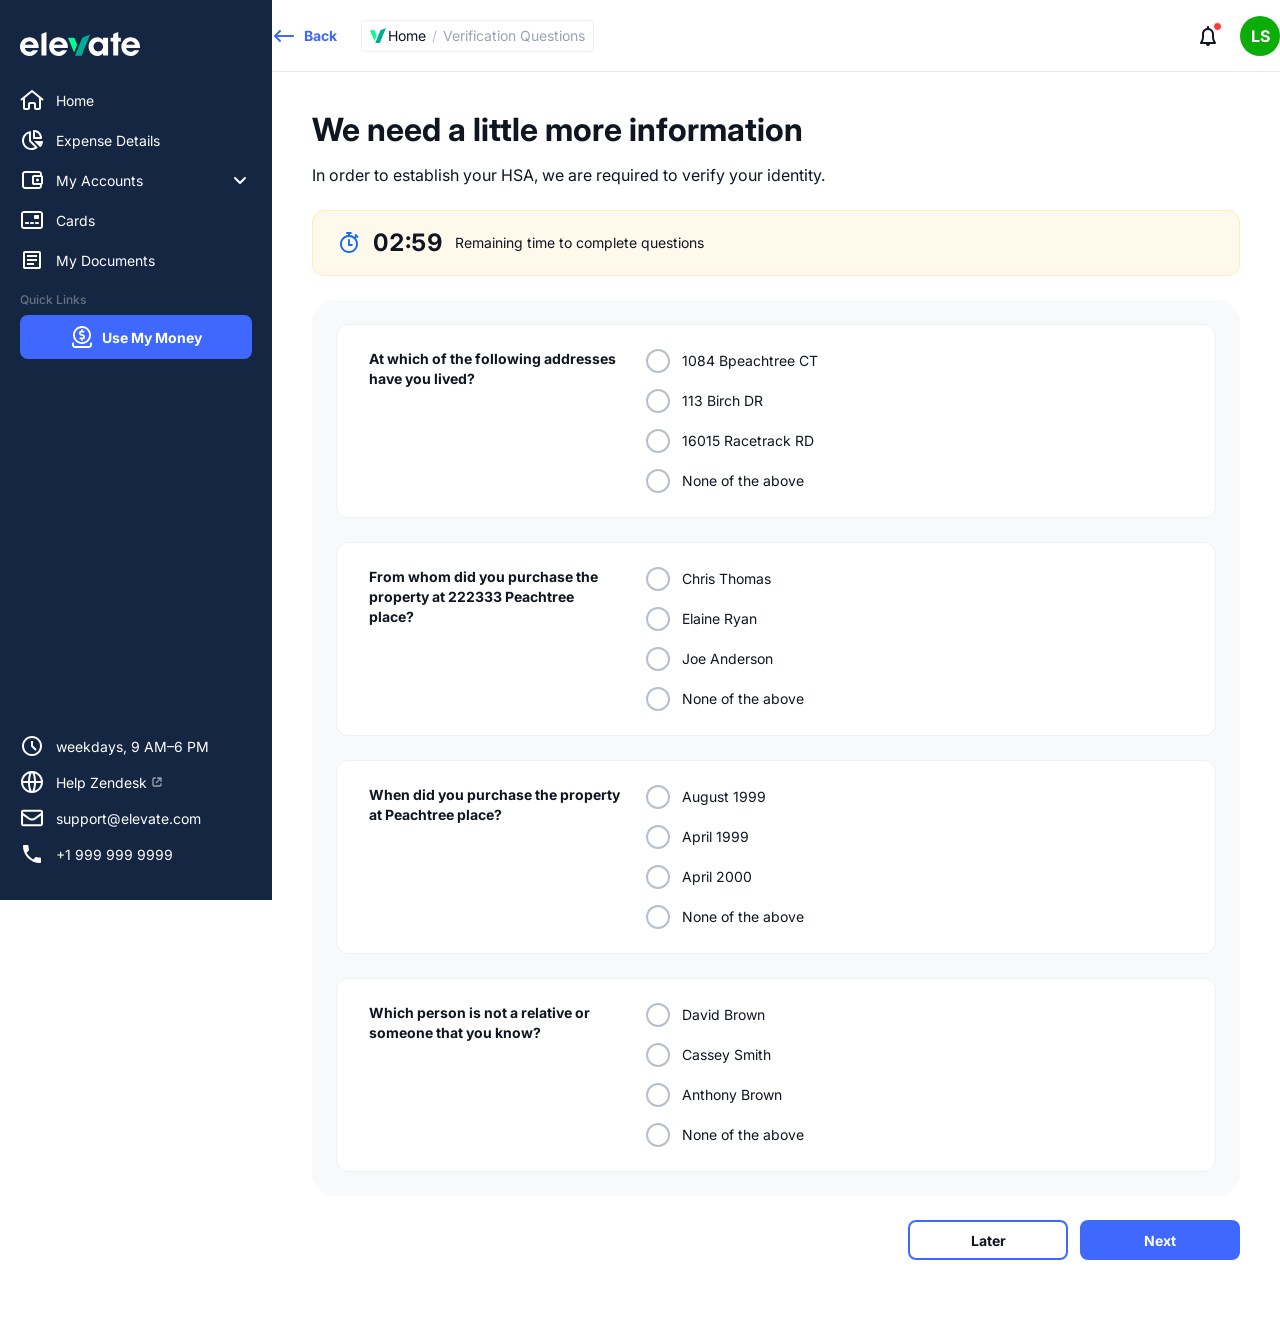
==== index.html @ c54aaa96 "V1.0 Basic aproved version of CIP demo." ====
<!DOCTYPE html>
<html lang="en">
<head>
  <meta charset="UTF-8" />
  <meta name="viewport" content="width=device-width, initial-scale=1.0"/>
  <title>Elevate – Verification Question</title>
  <link rel="icon" href="assets/icons/favicon_breadcrumbs.svg" type="image/svg+xml"/>
  <link href="https://fonts.googleapis.com/css2?family=Inter:wght@400;500;600;700&display=swap" rel="stylesheet"/>
  <link rel="stylesheet" href="css/styles.css"/>
</head>
<body>

<div class="sidebar-overlay" id="overlay" onclick="closeSidebar()"></div>

<aside class="sidebar" id="sidebar">
  <div class="logo"><img src="assets/images/sidebar_nav_logo.svg" alt="Elevate"/></div>
  <a class="nav-item" href="home.html">
    <img src="assets/icons/home.svg" alt=""/>
    Home
  </a>
  <a class="nav-item" href="#">
    <img src="assets/icons/expense.svg" alt=""/>
    Expense Details
  </a>
  <a class="nav-item" href="#">
    <img src="assets/icons/accounts.svg" alt=""/>
    My Accounts
    <img src="assets/icons/arrow.svg" class="chevron" alt=""/>
  </a>
  <a class="nav-item" href="#">
    <img src="assets/icons/cards.svg" alt=""/>
    Cards
  </a>
  <a class="nav-item" href="#">
    <img src="assets/icons/documents.svg" alt=""/>
    My Documents
  </a>
  <div class="nav-label">Quick Links</div>
  <a class="nav-cta-btn" href="#">
    <img src="assets/icons/reimburse.svg" alt=""/>
    Use My Money
  </a>

  <div class="nav-help">
    <div class="nav-help-item">
      <img src="assets/icons/schedule.svg" alt=""/>
      weekdays, 9 AM–6 PM
    </div>
    <a class="nav-help-item" href="#">
      <img src="assets/icons/globe.svg" alt=""/>
      <span class="nav-help-link">Help Zendesk <img src="assets/icons/open_link.svg" class="open-link" alt=""/></span>
    </a>
    <a class="nav-help-item" href="mailto:support@elevate.com">
      <img src="assets/icons/mail.svg" alt=""/>
      support@elevate.com
    </a>
    <a class="nav-help-item" href="tel:+19999999999">
      <img src="assets/icons/phone.svg" alt=""/>
      +1 999 999 9999
    </a>
  </div>
</aside>

<div class="main">
  <header class="topbar">
    <div class="topbar-inner">
    <div class="topbar-left">
      <button class="menu-toggle" onclick="openSidebar()" aria-label="Menu">
        <svg fill="none" viewBox="0 0 24 24" stroke="currentColor"><path stroke-linecap="round" stroke-linejoin="round" stroke-width="2" d="M4 6h16M4 12h16M4 18h16"/></svg>
      </button>
      <a class="back-btn" href="home.html">
        <img src="assets/icons/back_arrow.svg" alt=""/>
        Back
      </a>
      <div class="breadcrumb-pill">
        <a class="brand-logo" href="home.html" style="text-decoration:none;">
          <img src="assets/icons/favicon_breadcrumbs.svg" alt=""/>
          Home
        </a>
        <span class="bc-sep">/</span>
        <span class="bc-current">Verification Questions</span>
      </div>
    </div>
    <div class="topbar-right">
      <div class="notif-btn">
        <img src="assets/icons/notifications.svg" alt="Notifications"/>
        <div class="notif-dot"></div>
      </div>
      <div class="avatar">LS</div>
    </div>
    </div>
  </header>

  <div class="content">
    <div class="content-inner">

      <div class="page-header">
        <h1>We need a little more information</h1>
        <p class="subtitle">In order to establish your HSA, we are required to verify your identity.</p>
      </div>

      <div class="timer-bar">
        <img src="assets/icons/timer.svg" alt=""/>
        <span class="timer-display" id="timer">03:00</span>
        <span class="timer-label">Remaining time to complete questions</span>
      </div>

      <div class="questions-wrapper">
        <div class="question-card">
          <div class="question-text">At which of the following addresses have you lived?</div>
          <div class="options">
            <div class="option"><label class="radio-label"><input type="radio" name="q1" value="a"/><div class="radio-circle"><div class="radio-inner"></div></div></label><span class="option-label">1084 Bpeachtree CT</span></div>
            <div class="option"><label class="radio-label"><input type="radio" name="q1" value="b"/><div class="radio-circle"><div class="radio-inner"></div></div></label><span class="option-label">113 Birch DR</span></div>
            <div class="option"><label class="radio-label"><input type="radio" name="q1" value="c"/><div class="radio-circle"><div class="radio-inner"></div></div></label><span class="option-label">16015 Racetrack RD</span></div>
            <div class="option"><label class="radio-label"><input type="radio" name="q1" value="d"/><div class="radio-circle"><div class="radio-inner"></div></div></label><span class="option-label">None of the above</span></div>
          </div>
        </div>

        <div class="question-card">
          <div class="question-text">From whom did you purchase the property at 222333 Peachtree place?</div>
          <div class="options">
            <div class="option"><label class="radio-label"><input type="radio" name="q2" value="a"/><div class="radio-circle"><div class="radio-inner"></div></div></label><span class="option-label">Chris Thomas</span></div>
            <div class="option"><label class="radio-label"><input type="radio" name="q2" value="b"/><div class="radio-circle"><div class="radio-inner"></div></div></label><span class="option-label">Elaine Ryan</span></div>
            <div class="option"><label class="radio-label"><input type="radio" name="q2" value="c"/><div class="radio-circle"><div class="radio-inner"></div></div></label><span class="option-label">Joe Anderson</span></div>
            <div class="option"><label class="radio-label"><input type="radio" name="q2" value="d"/><div class="radio-circle"><div class="radio-inner"></div></div></label><span class="option-label">None of the above</span></div>
          </div>
        </div>

        <div class="question-card">
          <div class="question-text">When did you purchase the property at Peachtree place?</div>
          <div class="options">
            <div class="option"><label class="radio-label"><input type="radio" name="q3" value="a"/><div class="radio-circle"><div class="radio-inner"></div></div></label><span class="option-label">August 1999</span></div>
            <div class="option"><label class="radio-label"><input type="radio" name="q3" value="b"/><div class="radio-circle"><div class="radio-inner"></div></div></label><span class="option-label">April 1999</span></div>
            <div class="option"><label class="radio-label"><input type="radio" name="q3" value="c"/><div class="radio-circle"><div class="radio-inner"></div></div></label><span class="option-label">April 2000</span></div>
            <div class="option"><label class="radio-label"><input type="radio" name="q3" value="d"/><div class="radio-circle"><div class="radio-inner"></div></div></label><span class="option-label">None of the above</span></div>
          </div>
        </div>

        <div class="question-card">
          <div class="question-text">Which person is not a relative or someone that you know?</div>
          <div class="options">
            <div class="option"><label class="radio-label"><input type="radio" name="q4" value="a"/><div class="radio-circle"><div class="radio-inner"></div></div></label><span class="option-label">David Brown</span></div>
            <div class="option"><label class="radio-label"><input type="radio" name="q4" value="b"/><div class="radio-circle"><div class="radio-inner"></div></div></label><span class="option-label">Cassey Smith</span></div>
            <div class="option"><label class="radio-label"><input type="radio" name="q4" value="c"/><div class="radio-circle"><div class="radio-inner"></div></div></label><span class="option-label">Anthony Brown</span></div>
            <div class="option"><label class="radio-label"><input type="radio" name="q4" value="d"/><div class="radio-circle"><div class="radio-inner"></div></div></label><span class="option-label">None of the above</span></div>
          </div>
        </div>
      </div>

      <div class="footer-actions">
        <p class="error-msg" id="errorMsg">Please fill in the following answers.</p>
        <div class="footer-buttons">
          <button class="btn btn-outline" onclick="window.location.href='home.html'">Later</button>
          <button class="btn btn-primary" onclick="goNext()">Next</button>
        </div>
      </div>

    </div>
  </div>
</div>

<script src="js/main.js"></script>
</body>
</html>
---- css/styles.css ----
*, *::before, *::after { box-sizing: border-box; margin: 0; padding: 0; }
body { font-family: 'Inter', sans-serif; background: #fff; color: #0f1621; min-height: 100vh; }

/* SIDEBAR */
.sidebar { position: fixed; top: 0; left: 0; height: 100vh; width: 272px; background: #142641; display: flex; flex-direction: column; padding: 24px 0; z-index: 100; overflow-y: auto; transition: transform 0.25s ease; }
.logo { padding: 0 20px 16px; }
.logo img { height: 40px; width: auto; display: block; }
.nav-label { font-size: 12px; font-weight: 500; color: rgba(255,255,255,0.35); letter-spacing: 0; padding: 12px 12px 4px; margin: 0 8px; }
.nav-cta-btn { display: flex; align-items: center; justify-content: center; gap: 8px; width: 232px; margin: 4px auto 0; padding: 10px 16px; background: #3f68ff; border-radius: 8px; color: #fff; font-size: 14px; font-weight: 700; text-decoration: none; cursor: pointer; transition: background 0.15s; }
.nav-cta-btn:hover { background: #2f4bc4; }
.nav-cta-btn img { width: 24px; height: 24px; flex-shrink: 0; }
.nav-help { margin-top: auto; padding: 16px 0 4px; display: flex; flex-direction: column; }
.nav-help-item { display: flex; align-items: center; gap: 12px; padding: 6px 12px; margin: 0 8px; color: #fff; font-size: 14px; text-decoration: none; }
.nav-help-item img { width: 24px; height: 24px; flex-shrink: 0; }
.nav-help-link { display: flex; align-items: center; gap: 2px; }
.nav-help-link .open-link { width: 16px; height: 16px; }
.nav-item { display: flex; align-items: center; gap: 12px; padding: 8px 12px; margin: 0 8px; border-radius: 6px; color: #fff; font-size: 14px; cursor: pointer; transition: background 0.15s; text-decoration: none; }
.nav-item:hover { background: rgba(255,255,255,0.08); }
.nav-item img { width: 24px; height: 24px; flex-shrink: 0; }
.nav-item .chevron { margin-left: auto; width: 24px; height: 24px; }

/* MAIN */
.main { margin-left: 272px; display: flex; flex-direction: column; min-height: 100vh; }

/* TOPBAR */
.topbar { position: sticky; top: 0; z-index: 99; background: #fff; border-bottom: 1px solid #e5e9f0; height: 72px; flex-shrink: 0; }
.topbar-inner { max-width: 1104px; width: 100%; margin: 0 auto; height: 100%; display: flex; align-items: center; justify-content: space-between; gap: 24px; }
.topbar-left { display: flex; align-items: center; gap: 24px; min-width: 0; flex: 1; }
.back-btn { display: flex; align-items: center; gap: 8px; color: #3f68ff; font-weight: 700; font-size: 14px; cursor: pointer; white-space: nowrap; flex-shrink: 0; text-decoration: none; }
.back-btn img { width: 24px; height: 24px; }
.breadcrumb-pill { display: flex; align-items: center; gap: 6px; border: 1px solid #eef1f4; border-radius: 4px; padding: 0 8px; height: 32px; background: #fff; font-size: 14px; line-height: 20px; }
.breadcrumb-pill .brand-logo { display: flex; align-items: center; gap: 2px; color: #0f1621; font-weight: 400; }
.breadcrumb-pill .brand-logo img { width: 16px; height: 16px; flex-shrink: 0; }
.breadcrumb-pill .bc-sep { color: #b8bfcc; }
.breadcrumb-pill .bc-mid { color: #0f1621; font-weight: 400; }
.breadcrumb-pill .bc-current { color: #9ba3b3; }
.topbar-right { display: flex; align-items: center; gap: 12px; flex-shrink: 0; }
.notif-btn { position: relative; cursor: pointer; width: 40px; height: 40px; display: flex; align-items: center; justify-content: center; border-radius: 3px; }
.notif-btn img { width: 24px; height: 24px; display: block; }
.notif-dot { position: absolute; top: 6px; right: 6px; width: 9px; height: 9px; background: #f03e3e; border-radius: 50%; border: 1.5px solid #fff; }
.avatar { width: 40px; height: 40px; background: #0cad09; border-radius: 50%; display: flex; align-items: center; justify-content: center; font-size: 16px; font-weight: 700; color: #fff; cursor: pointer; flex-shrink: 0; }

/* CONTENT */
.content { flex: 1; padding: 36px 40px 60px; }
.content-inner { width: 100%; max-width: 1104px; margin: 0 auto; display: flex; flex-direction: column; gap: 24px; }
h1 { font-size: 32px; font-weight: 700; color: #0f1621; line-height: 44px; }
.subtitle { font-size: 16px; line-height: 22px; color: #0f1621; font-weight: 400; }
.page-header { display: flex; flex-direction: column; gap: 12px; }

/* TIMER */
.timer-bar { background: #fef9eb; border: 1px solid #fdecc0; border-radius: 12px; padding: 16px 24px; display: flex; align-items: center; gap: 12px; }
.timer-bar img { width: 24px; height: 24px; flex-shrink: 0; }
.timer-display { font-size: 24px; font-weight: 700; color: #0f1621; font-variant-numeric: tabular-nums; min-width: 70px; line-height: 32px; }
.timer-display.urgent { color: #dc2626; animation: pulse 1s infinite; }
@keyframes pulse { 0%,100%{opacity:1} 50%{opacity:0.6} }
.timer-label { font-size: 14px; color: #0f1621; line-height: 20px; }

/* QUESTIONS WRAPPER */
.questions-wrapper { background: #f7f9fa; border-radius: 24px; padding: 24px; display: flex; flex-direction: column; gap: 24px; }

/* QUESTION CARDS */
.question-card { background: #fff; border: 1px solid #eef1f4; border-radius: 12px; padding: 24px 32px; display: flex; align-items: flex-start; justify-content: space-between; }
.question-text { font-size: 14px; font-weight: 700; color: #0f1621; line-height: 20px; width: 34%; flex-shrink: 0; padding-right: 24px; }
.options { display: flex; flex-direction: column; gap: 16px; flex: 1; }
.option { display: flex; align-items: center; gap: 12px; }
.radio-label { display: flex; align-items: center; cursor: pointer; flex-shrink: 0; }
.radio-label input[type="radio"] { display: none; }
.radio-circle { width: 24px; height: 24px; border-radius: 50%; border: 2px solid #b8bfcc; flex-shrink: 0; display: flex; align-items: center; justify-content: center; transition: border-color 0.15s; }
.radio-inner { width: 12px; height: 12px; border-radius: 50%; background: #3f68ff; display: none; }
.radio-label input[type="radio"]:checked + .radio-circle { border-color: #3f68ff; }
.radio-label input[type="radio"]:checked + .radio-circle .radio-inner { display: block; }
.radio-label:hover .radio-circle { border-color: #3f68ff; }
.option-label { font-size: 14px; color: #0f1621; line-height: 20px; }

/* FOOTER */
.footer-actions { display: flex; flex-direction: column; align-items: flex-end; gap: 24px; }
.footer-buttons { display: flex; gap: 12px; }
.error-msg { display: none; font-size: 14px; color: #e72626; line-height: 20px; }
.error-msg.visible { display: block; }
.btn { width: 160px; height: 40px; border-radius: 8px; font-size: 14px; font-weight: 700; cursor: pointer; border: none; transition: background 0.15s, border-color 0.15s; font-family: inherit; display: flex; align-items: center; justify-content: center; text-decoration: none; }
.btn-outline { background: #fff; border: 2px solid #3f68ff; color: #0f1621; }
.btn-outline:hover { background: #f5f7ff; }
.btn-primary { background: #3f68ff; color: #fff; border: 2px solid transparent; }
.btn-primary:hover { background: #2f4bc4; }

/* MOBILE HAMBURGER */
.menu-toggle { display: none; background: none; border: none; cursor: pointer; color: #374151; padding: 4px; flex-shrink: 0; }
.menu-toggle svg { width: 22px; height: 22px; display: block; }

/* OVERLAY */
.sidebar-overlay { display: none; position: fixed; inset: 0; background: rgba(0,0,0,0.45); z-index: 40; }
.sidebar-overlay.active { display: block; }

/* ── TABLET ≤1024px ── */
@media (max-width: 1024px) {
  .sidebar { width: 220px; }
  .content { padding: 28px 28px 48px; }
  h1 { font-size: 26px; }
  .question-text { width: 260px; }
  .options { width: auto; flex: 1; }
}

/* ── MOBILE ≤768px ── */
@media (max-width: 768px) {
  .sidebar {
    transform: translateX(-100%);
  }
  .sidebar.open { transform: translateX(0); }
  .main { margin-left: 0; }
  .menu-toggle { display: block; margin-right: 4px; }
  .topbar { padding: 0 16px; height: 56px; gap: 12px; }
  .breadcrumb-pill { display: none; }
  .hide-mobile { display: none !important; }
  .content { padding: 20px 16px 40px; }
  h1 { font-size: 22px; line-height: 32px; }
  .subtitle { font-size: 14px; }
  .timer-bar { padding: 12px 16px; }
  .timer-display { font-size: 20px; min-width: 55px; }
  .questions-wrapper { padding: 16px; gap: 16px; border-radius: 16px; }
  .question-card { flex-direction: column; gap: 16px; padding: 16px; }
  .question-text { width: 100%; padding-right: 0; }
  .options { width: 100%; }
  .footer-buttons { width: 100%; }
  .footer-actions .error-msg { width: 100%; }
  .btn { flex: 1; }
}

/* ── SMALL PHONE ≤480px ── */
@media (max-width: 480px) {
  h1 { font-size: 18px; }
  .question-card { padding: 14px 12px; }
  .question-text { font-size: 13px; }
  .footer-actions { gap: 8px; }
}
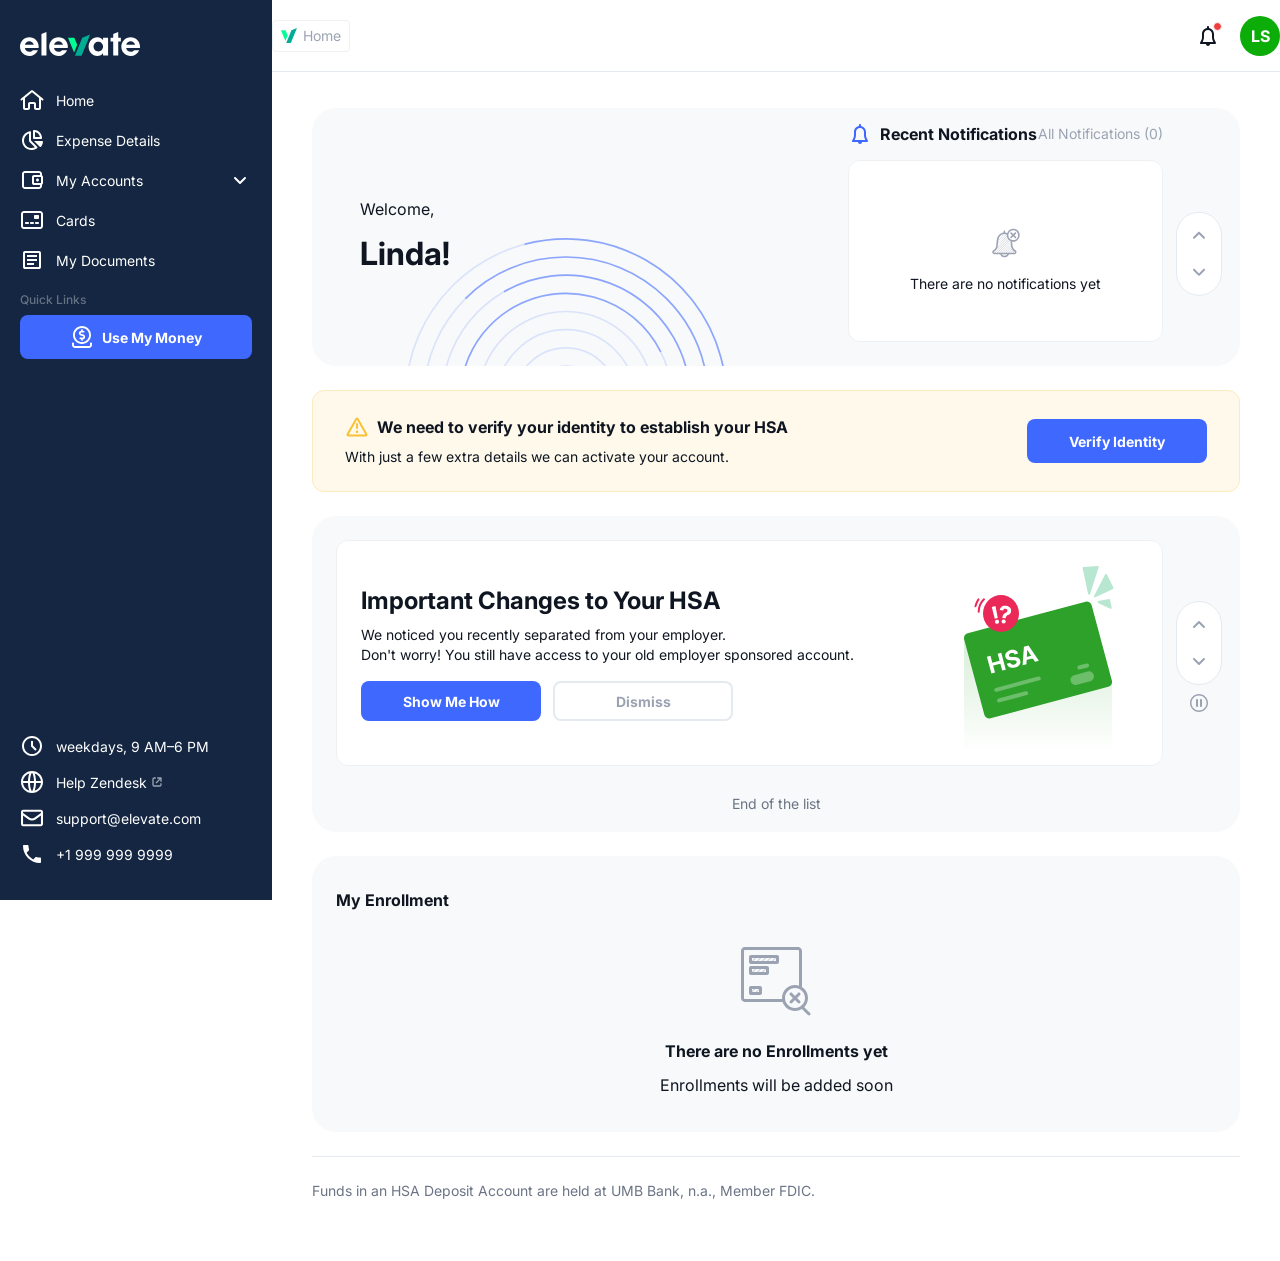
==== commit c463bd48: "Update demo flow: add questionnaire page, remove home page, update existing screens Co-Authored-By: " ====
--- a/index.html
+++ b/index.html
@@ -3,10 +3,644 @@
 <head>
   <meta charset="UTF-8" />
   <meta name="viewport" content="width=device-width, initial-scale=1.0"/>
-  <title>Elevate – Verification Question</title>
+  <title>Elevate – Home</title>
   <link rel="icon" href="assets/icons/favicon_breadcrumbs.svg" type="image/svg+xml"/>
   <link href="https://fonts.googleapis.com/css2?family=Inter:wght@400;500;600;700&display=swap" rel="stylesheet"/>
   <link rel="stylesheet" href="css/styles.css"/>
+  <style>
+
+    /* ── Welcome card ── */
+    .welcome-card {
+      background: #f7f9fa;
+      border-radius: 24px;
+      height: 258px;
+      overflow: hidden;
+      position: relative;
+      display: flex;
+      flex-shrink: 0;
+    }
+    .welcome-left {
+      width: 508px;
+      height: 100%;
+      flex-shrink: 0;
+      position: relative;
+      overflow: hidden;
+      display: flex;
+      align-items: center;
+      padding-left: 48px;
+    }
+    .welcome-circles {
+      position: absolute;
+      width: 420px;
+      height: auto;
+      left: 44px;
+      bottom: 0;
+      pointer-events: none;
+    }
+    .welcome-text {
+      position: relative;
+      z-index: 1;
+      display: flex;
+      flex-direction: column;
+      gap: 12px;
+    }
+    .welcome-text .greeting {
+      font-size: 16px;
+      font-weight: 400;
+      color: #0f1621;
+      line-height: 22px;
+    }
+    .welcome-text .name {
+      font-size: 32px;
+      font-weight: 700;
+      color: #0f1621;
+      line-height: 44px;
+    }
+
+    /* ── Notification block ── */
+    .notif-block {
+      flex: 1;
+      position: relative;
+      padding: 0 77px 24px 28px;
+      display: flex;
+      flex-direction: column;
+      justify-content: flex-start;
+    }
+    .notif-header {
+      display: flex;
+      align-items: center;
+      justify-content: space-between;
+      height: 52px;
+      flex-shrink: 0;
+    }
+    .notif-header-left {
+      display: flex;
+      align-items: center;
+      gap: 8px;
+    }
+    .notif-header-left img { width: 24px; height: 24px; }
+    .notif-header-title {
+      font-size: 16px;
+      font-weight: 700;
+      color: #0f1621;
+      line-height: 22px;
+      white-space: nowrap;
+    }
+    .notif-all-link {
+      font-size: 14px;
+      font-weight: 400;
+      color: #9ba3b3;
+      line-height: 20px;
+      white-space: nowrap;
+      text-decoration: none;
+    }
+    .notif-body {
+      background: #fff;
+      border: 1px solid #eef1f4;
+      border-radius: 12px;
+      flex: 1;
+      display: flex;
+      align-items: center;
+      justify-content: center;
+    }
+    .notif-empty {
+      display: flex;
+      flex-direction: column;
+      align-items: center;
+      gap: 12px;
+      padding-top: 16px;
+    }
+    .notif-empty img { width: 38px; height: 38px; }
+    .notif-empty span {
+      font-size: 14px;
+      font-weight: 400;
+      color: #0f1621;
+      line-height: 20px;
+    }
+
+    /* Carousel nav pill (vertical) */
+    .carousel-nav {
+      position: absolute;
+      right: 18px;
+      top: 50%;
+      transform: translateY(-30%);
+      display: flex;
+      flex-direction: column;
+      align-items: center;
+      gap: 2px;
+      background: #fff;
+      border: 1px solid #e5e9f0;
+      border-radius: 32px;
+      padding: 4px;
+    }
+    .carousel-nav-btn {
+      width: 36px;
+      height: 36px;
+      background: none;
+      border: none;
+      cursor: pointer;
+      border-radius: 32px;
+      display: flex;
+      align-items: center;
+      justify-content: center;
+      padding: 0;
+    }
+    .carousel-nav-btn img { width: 24px; height: 24px; display: block; }
+    .carousel-nav-btn:hover:not(.disabled) { background: #f7f9fa; }
+    .carousel-nav-btn.disabled { cursor: default; pointer-events: none; }
+
+    /* ── Warning info banner ── */
+    .info-banner {
+      background: #fef9eb;
+      border: 1px solid #fdecc0;
+      border-radius: 12px;
+      padding: 24px 32px;
+      display: flex;
+      align-items: center;
+      gap: 24px;
+      flex-shrink: 0;
+    }
+    .info-banner-text {
+      flex: 1;
+      display: flex;
+      flex-direction: column;
+      gap: 8px;
+    }
+    .info-banner-header {
+      display: flex;
+      align-items: center;
+      gap: 8px;
+    }
+    .info-banner-header img { width: 24px; height: 24px; flex-shrink: 0; }
+    .info-banner-title {
+      font-size: 16px;
+      font-weight: 700;
+      color: #0f1621;
+      line-height: 22px;
+    }
+    .info-banner-sub {
+      font-size: 14px;
+      font-weight: 400;
+      color: #0f1621;
+      line-height: 20px;
+    }
+    .info-banner-btn {
+      width: 180px;
+      height: 44px;
+      background: #3f68ff;
+      border: none;
+      border-radius: 8px;
+      color: #fff;
+      font-size: 14px;
+      font-weight: 700;
+      font-family: 'Inter', sans-serif;
+      cursor: pointer;
+      flex-shrink: 0;
+      transition: background 0.15s;
+      text-decoration: none;
+      display: flex;
+      align-items: center;
+      justify-content: center;
+    }
+    .info-banner-btn:hover { background: #2f4bc4; }
+
+    /* ── Cards carousel section ── */
+    .cards-section {
+      background: #f7f9fa;
+      border-radius: 24px;
+      height: 316px;
+      overflow: hidden;
+      position: relative;
+      flex-shrink: 0;
+    }
+
+    /* Banner card inside carousel */
+    .banner-card {
+      position: absolute;
+      left: 24px;
+      top: 24px;
+      right: 77px;
+      background: #fff;
+      border: 1px solid #eef1f4;
+      border-radius: 12px;
+      padding: 12px 24px;
+      display: flex;
+      align-items: center;
+      gap: 24px;
+    }
+    .banner-card-content {
+      flex: 1;
+      display: flex;
+      flex-direction: column;
+      gap: 16px;
+    }
+    .banner-card-text { display: flex; flex-direction: column; gap: 8px; }
+    .banner-card-title {
+      font-size: 24px;
+      font-weight: 700;
+      color: #0f1621;
+      line-height: 32px;
+    }
+    .banner-card-desc {
+      font-size: 14px;
+      font-weight: 400;
+      color: #0f1621;
+      line-height: 20px;
+    }
+    .banner-card-btns { display: flex; gap: 12px; align-items: center; }
+    .btn-primary-sm {
+      width: 180px;
+      height: 40px;
+      background: #3f68ff;
+      border: none;
+      border-radius: 8px;
+      color: #fff;
+      font-size: 14px;
+      font-weight: 700;
+      font-family: inherit;
+      cursor: pointer;
+      transition: background 0.15s;
+      display: flex;
+      align-items: center;
+      justify-content: center;
+    }
+    .btn-primary-sm:hover { background: #2f4bc4; }
+    .btn-outline-sm {
+      width: 180px;
+      height: 40px;
+      background: #fff;
+      border: 2px solid #e5e9f0;
+      border-radius: 8px;
+      color: #9ba3b3;
+      font-size: 14px;
+      font-weight: 700;
+      font-family: inherit;
+      cursor: default;
+      display: flex;
+      align-items: center;
+      justify-content: center;
+    }
+    .banner-card-illustration {
+      width: 200px;
+      height: 200px;
+      flex-shrink: 0;
+      object-fit: contain;
+    }
+    .cards-end-label {
+      position: absolute;
+      bottom: 20px;
+      left: 50%;
+      transform: translateX(-50%);
+      font-size: 14px;
+      font-weight: 400;
+      color: #6b7485;
+      white-space: nowrap;
+    }
+
+    /* Carousel nav (vertical, right side of cards section) */
+    .cards-carousel-nav {
+      position: absolute;
+      right: 18px;
+      top: calc(50% - 16px);
+      transform: translateY(-50%);
+      z-index: 1;
+      display: flex;
+      flex-direction: column;
+      align-items: center;
+      gap: 2px;
+    }
+    .cards-carousel-pill {
+      background: #fff;
+      border: 1px solid #e5e9f0;
+      border-radius: 32px;
+      padding: 4px;
+      display: flex;
+      flex-direction: column;
+      align-items: center;
+      gap: 2px;
+    }
+    .cards-carousel-counter {
+      font-size: 12px;
+      font-weight: 500;
+      color: #9ba3b3;
+      line-height: 18px;
+      text-align: center;
+      padding: 4px 0;
+      min-width: 36px;
+    }
+    .pause-btn {
+      width: 24px;
+      height: 24px;
+      background: none;
+      border: none;
+      cursor: pointer;
+      padding: 0;
+      display: flex;
+      align-items: center;
+      justify-content: center;
+      margin-top: 4px;
+    }
+    .pause-btn img { width: 24px; height: 24px; display: block; }
+
+    /* ── My Enrollment section ── */
+    .enrollment-section {
+      background: #f7f9fa;
+      border-radius: 24px;
+      padding: 24px;
+      display: flex;
+      flex-direction: column;
+      gap: 24px;
+      flex-shrink: 0;
+    }
+    .enrollment-header {
+      font-size: 16px;
+      font-weight: 700;
+      color: #0f1621;
+      line-height: 22px;
+      height: 40px;
+      display: flex;
+      align-items: center;
+    }
+    .enrollment-empty {
+      display: flex;
+      flex-direction: column;
+      align-items: center;
+      gap: 24px;
+      padding-bottom: 12px;
+    }
+    .enrollment-empty img { width: 72px; height: 72px; }
+    .enrollment-empty-text {
+      display: flex;
+      flex-direction: column;
+      align-items: center;
+      gap: 12px;
+      text-align: center;
+    }
+    .enrollment-empty-text .empty-title {
+      font-size: 16px;
+      font-weight: 700;
+      color: #0f1621;
+      line-height: 22px;
+    }
+    .enrollment-empty-text .empty-sub {
+      font-size: 16px;
+      font-weight: 400;
+      color: #0f1621;
+      line-height: 22px;
+    }
+
+    /* ── Separator ── */
+    .home-separator {
+      height: 1px;
+      background: #e5e9f0;
+      flex-shrink: 0;
+    }
+
+    /* ── Disclosure ── */
+    .disclosure {
+      font-size: 14px;
+      font-weight: 400;
+      color: #6b7485;
+      line-height: 20px;
+    }
+
+    /* ── Home header breadcrumb override ── */
+    .bc-home-active {
+      color: #9ba3b3;
+      font-size: 14px;
+      font-weight: 400;
+    }
+
+    /* ── Verify Identity modal ── */
+    .vi-modal-overlay {
+      display: none;
+      position: fixed;
+      inset: 0;
+      background: #0f1621;
+      opacity: 0.5;
+      z-index: 200;
+    }
+    .vi-modal-overlay.active { display: block; }
+
+    .vi-modal-wrap {
+      display: none;
+      position: fixed;
+      inset: 0;
+      z-index: 201;
+      align-items: flex-start;
+      justify-content: center;
+      overflow-y: auto;
+      padding: 40px 16px;
+    }
+    .vi-modal-wrap.active { display: flex; }
+
+    .vi-modal {
+      background: #fff;
+      border-radius: 24px;
+      width: 720px;
+      max-width: 100%;
+      position: relative;
+      display: flex;
+      flex-direction: column;
+      padding: 48px 24px 24px;
+      gap: 32px;
+    }
+
+    .vi-modal-close {
+      position: absolute;
+      top: 16px; right: 16px;
+      width: 24px; height: 24px;
+      background: none; border: none;
+      cursor: pointer; padding: 0;
+      display: flex; align-items: center; justify-content: center;
+    }
+    .vi-modal-close img { width: 24px; height: 24px; }
+
+    .vi-modal-title {
+      font-size: 40px;
+      font-weight: 700;
+      color: #0f1621;
+      line-height: 44px;
+      text-align: center;
+    }
+
+    /* Sections wrapper */
+    .vi-sections {
+      display: flex;
+      flex-direction: column;
+      gap: 12px;
+    }
+
+    /* Dark blue "Why We're Asking" card */
+    .vi-why-card {
+      background: #142641;
+      border-radius: 8px;
+      padding: 54px 32px 0;
+      height: 385px;
+      display: flex;
+      flex-direction: column;
+      align-items: center;
+      gap: 24px;
+      overflow: hidden;
+    }
+    .vi-why-inner {
+      display: flex;
+      flex-direction: column;
+      align-items: center;
+      gap: 24px;
+      width: 100%;
+    }
+    .vi-why-text {
+      display: flex;
+      flex-direction: column;
+      gap: 12px;
+      width: 100%;
+      text-align: center;
+    }
+    .vi-why-title {
+      font-size: 32px;
+      font-weight: 700;
+      color: #fff;
+      line-height: 44px;
+    }
+    .vi-why-desc {
+      font-size: 14px;
+      font-weight: 400;
+      color: rgba(255,255,255,0.75);
+      line-height: 20px;
+    }
+    .vi-why-btn {
+      width: 280px;
+      height: 54px;
+      background: #3f68ff;
+      border: none;
+      border-radius: 8px;
+      color: #fff;
+      font-size: 14px;
+      font-weight: 700;
+      font-family: 'Inter', sans-serif;
+      cursor: pointer;
+      transition: background 0.15s;
+      flex-shrink: 0;
+    }
+    .vi-why-btn:hover { background: #2f4bc4; }
+    .vi-why-illustration {
+      display: block;
+      width: 280px;
+      flex-shrink: 0;
+    }
+
+    /* Two info cards */
+    .vi-info-cards {
+      display: flex;
+      gap: 12px;
+    }
+    .vi-info-card {
+      flex: 1;
+      height: 404px;
+      border-radius: 8px;
+      padding: 32px;
+      display: flex;
+      flex-direction: column;
+      gap: 16px;
+      overflow: hidden;
+    }
+    .vi-info-card.blue { background: #6C9EE8; }
+    .vi-info-card.green { background: #025248; }
+    .vi-info-card > img { width: 72px; height: 72px; flex-shrink: 0; }
+    .vi-info-card-text { display: flex; flex-direction: column; gap: 12px; }
+    .vi-info-card-title {
+      font-size: 32px;
+      font-weight: 700;
+      color: #fff;
+      line-height: 44px;
+    }
+    .vi-info-card-desc {
+      font-size: 14px;
+      font-weight: 400;
+      color: rgba(255,255,255,0.85);
+      line-height: 20px;
+    }
+    .vi-check-list {
+      list-style: none;
+      display: flex;
+      flex-direction: column;
+      gap: 8px;
+      margin: 0; padding: 0;
+    }
+    .vi-check-list li {
+      display: flex;
+      align-items: flex-start;
+      gap: 8px;
+      font-size: 14px;
+      font-weight: 400;
+      color: rgba(255,255,255,0.85);
+      line-height: 20px;
+    }
+    .vi-check-list li img { width: 16px; height: 16px; flex-shrink: 0; margin-top: 2px; }
+
+    /* FAQ accordions */
+    .vi-faq { display: flex; flex-direction: column; gap: 12px; }
+    .vi-faq-item {
+      border: 2px solid #eef1f4;
+      border-radius: 8px;
+      overflow: hidden;
+    }
+    .vi-faq-btn {
+      width: 100%;
+      background: #fff;
+      border: none;
+      padding: 12px 16px;
+      display: flex;
+      align-items: center;
+      justify-content: flex-start;
+      gap: 2px;
+      cursor: pointer;
+      font-family: 'Inter', sans-serif;
+      font-size: 14px;
+      font-weight: 400;
+      color: rgba(0,0,0,0.8);
+      text-align: left;
+    }
+    .vi-faq-btn img {
+      width: 24px; height: 24px; flex-shrink: 0;
+      transform: rotate(180deg);
+      transition: transform 0.2s;
+    }
+    .vi-faq-btn.open img { transform: rotate(0deg); }
+
+    /* Bottom CTA */
+    .vi-start-btn {
+      width: 100%;
+      height: 54px;
+      background: #3f68ff;
+      border: none;
+      border-radius: 8px;
+      color: #fff;
+      font-size: 14px;
+      font-weight: 700;
+      font-family: 'Inter', sans-serif;
+      cursor: pointer;
+      transition: background 0.15s;
+    }
+    .vi-start-btn:hover { background: #2f4bc4; }
+
+    @media (max-width: 1024px) {
+      .welcome-card { height: auto; flex-direction: column; }
+      .welcome-left { width: 100%; height: 180px; }
+      .notif-block { padding: 16px; padding-right: 60px; height: 260px; }
+      .banner-card { flex-direction: column; height: auto; }
+      .cards-section { height: auto; min-height: 316px; }
+      .banner-card-illustration { width: 120px; height: 120px; }
+    }
+    @media (max-width: 768px) {
+      .banner-card { padding: 16px; }
+      .banner-card-btns { flex-direction: column; width: 100%; }
+      .btn-primary-sm, .btn-outline-sm { width: 100%; }
+      .info-banner { flex-direction: column; }
+      .info-banner-btn { width: 100%; }
+    }
+  </style>
 </head>
 <body>
 
@@ -14,7 +648,7 @@
 
 <aside class="sidebar" id="sidebar">
   <div class="logo"><img src="assets/images/sidebar_nav_logo.svg" alt="Elevate"/></div>
-  <a class="nav-item" href="home.html">
+  <a class="nav-item" href="#">
     <img src="assets/icons/home.svg" alt=""/>
     Home
   </a>
@@ -64,101 +698,261 @@
 <div class="main">
   <header class="topbar">
     <div class="topbar-inner">
-    <div class="topbar-left">
-      <button class="menu-toggle" onclick="openSidebar()" aria-label="Menu">
-        <svg fill="none" viewBox="0 0 24 24" stroke="currentColor"><path stroke-linecap="round" stroke-linejoin="round" stroke-width="2" d="M4 6h16M4 12h16M4 18h16"/></svg>
-      </button>
-      <a class="back-btn" href="home.html">
-        <img src="assets/icons/back_arrow.svg" alt=""/>
-        Back
-      </a>
-      <div class="breadcrumb-pill">
-        <a class="brand-logo" href="home.html" style="text-decoration:none;">
-          <img src="assets/icons/favicon_breadcrumbs.svg" alt=""/>
-          Home
-        </a>
-        <span class="bc-sep">/</span>
-        <span class="bc-current">Verification Questions</span>
-      </div>
-    </div>
-    <div class="topbar-right">
-      <div class="notif-btn">
-        <img src="assets/icons/notifications.svg" alt="Notifications"/>
-        <div class="notif-dot"></div>
-      </div>
-      <div class="avatar">LS</div>
-    </div>
+      <div class="topbar-left">
+        <button class="menu-toggle" onclick="openSidebar()" aria-label="Menu">
+          <svg fill="none" viewBox="0 0 24 24" stroke="currentColor"><path stroke-linecap="round" stroke-linejoin="round" stroke-width="2" d="M4 6h16M4 12h16M4 18h16"/></svg>
+        </button>
+        <div class="breadcrumb-pill">
+          <span class="brand-logo">
+            <img src="assets/icons/favicon_breadcrumbs.svg" alt=""/>
+          </span>
+          <span class="bc-home-active">Home</span>
+        </div>
+      </div>
+      <div class="topbar-right">
+        <div class="notif-btn">
+          <img src="assets/icons/notifications.svg" alt="Notifications"/>
+          <div class="notif-dot"></div>
+        </div>
+        <div class="avatar">LS</div>
+      </div>
     </div>
   </header>
 
   <div class="content">
     <div class="content-inner">
 
-      <div class="page-header">
-        <h1>We need a little more information</h1>
-        <p class="subtitle">In order to establish your HSA, we are required to verify your identity.</p>
-      </div>
-
-      <div class="timer-bar">
-        <img src="assets/icons/timer.svg" alt=""/>
-        <span class="timer-display" id="timer">03:00</span>
-        <span class="timer-label">Remaining time to complete questions</span>
-      </div>
-
-      <div class="questions-wrapper">
-        <div class="question-card">
-          <div class="question-text">At which of the following addresses have you lived?</div>
-          <div class="options">
-            <div class="option"><label class="radio-label"><input type="radio" name="q1" value="a"/><div class="radio-circle"><div class="radio-inner"></div></div></label><span class="option-label">1084 Bpeachtree CT</span></div>
-            <div class="option"><label class="radio-label"><input type="radio" name="q1" value="b"/><div class="radio-circle"><div class="radio-inner"></div></div></label><span class="option-label">113 Birch DR</span></div>
-            <div class="option"><label class="radio-label"><input type="radio" name="q1" value="c"/><div class="radio-circle"><div class="radio-inner"></div></div></label><span class="option-label">16015 Racetrack RD</span></div>
-            <div class="option"><label class="radio-label"><input type="radio" name="q1" value="d"/><div class="radio-circle"><div class="radio-inner"></div></div></label><span class="option-label">None of the above</span></div>
-          </div>
-        </div>
-
-        <div class="question-card">
-          <div class="question-text">From whom did you purchase the property at 222333 Peachtree place?</div>
-          <div class="options">
-            <div class="option"><label class="radio-label"><input type="radio" name="q2" value="a"/><div class="radio-circle"><div class="radio-inner"></div></div></label><span class="option-label">Chris Thomas</span></div>
-            <div class="option"><label class="radio-label"><input type="radio" name="q2" value="b"/><div class="radio-circle"><div class="radio-inner"></div></div></label><span class="option-label">Elaine Ryan</span></div>
-            <div class="option"><label class="radio-label"><input type="radio" name="q2" value="c"/><div class="radio-circle"><div class="radio-inner"></div></div></label><span class="option-label">Joe Anderson</span></div>
-            <div class="option"><label class="radio-label"><input type="radio" name="q2" value="d"/><div class="radio-circle"><div class="radio-inner"></div></div></label><span class="option-label">None of the above</span></div>
-          </div>
-        </div>
-
-        <div class="question-card">
-          <div class="question-text">When did you purchase the property at Peachtree place?</div>
-          <div class="options">
-            <div class="option"><label class="radio-label"><input type="radio" name="q3" value="a"/><div class="radio-circle"><div class="radio-inner"></div></div></label><span class="option-label">August 1999</span></div>
-            <div class="option"><label class="radio-label"><input type="radio" name="q3" value="b"/><div class="radio-circle"><div class="radio-inner"></div></div></label><span class="option-label">April 1999</span></div>
-            <div class="option"><label class="radio-label"><input type="radio" name="q3" value="c"/><div class="radio-circle"><div class="radio-inner"></div></div></label><span class="option-label">April 2000</span></div>
-            <div class="option"><label class="radio-label"><input type="radio" name="q3" value="d"/><div class="radio-circle"><div class="radio-inner"></div></div></label><span class="option-label">None of the above</span></div>
-          </div>
-        </div>
-
-        <div class="question-card">
-          <div class="question-text">Which person is not a relative or someone that you know?</div>
-          <div class="options">
-            <div class="option"><label class="radio-label"><input type="radio" name="q4" value="a"/><div class="radio-circle"><div class="radio-inner"></div></div></label><span class="option-label">David Brown</span></div>
-            <div class="option"><label class="radio-label"><input type="radio" name="q4" value="b"/><div class="radio-circle"><div class="radio-inner"></div></div></label><span class="option-label">Cassey Smith</span></div>
-            <div class="option"><label class="radio-label"><input type="radio" name="q4" value="c"/><div class="radio-circle"><div class="radio-inner"></div></div></label><span class="option-label">Anthony Brown</span></div>
-            <div class="option"><label class="radio-label"><input type="radio" name="q4" value="d"/><div class="radio-circle"><div class="radio-inner"></div></div></label><span class="option-label">None of the above</span></div>
-          </div>
-        </div>
-      </div>
-
-      <div class="footer-actions">
-        <p class="error-msg" id="errorMsg">Please fill in the following answers.</p>
-        <div class="footer-buttons">
-          <button class="btn btn-outline" onclick="window.location.href='home.html'">Later</button>
-          <button class="btn btn-primary" onclick="goNext()">Next</button>
-        </div>
+      <!-- Welcome card -->
+      <div class="welcome-card">
+        <div class="welcome-left">
+          <img class="welcome-circles" src="assets/images/circles_bg.svg" alt=""/>
+          <div class="welcome-text">
+            <span class="greeting">Welcome,</span>
+            <span class="name">Linda!</span>
+          </div>
+        </div>
+
+        <div class="notif-block">
+          <div class="notif-header">
+            <div class="notif-header-left">
+              <img src="assets/icons/notifications_blue.svg" alt=""/>
+              <span class="notif-header-title">Recent Notifications</span>
+            </div>
+            <a class="notif-all-link" href="#">All Notifications (0)</a>
+          </div>
+          <div class="notif-body">
+            <div class="notif-empty">
+              <img src="assets/icons/notifications_disabled.svg" alt=""/>
+              <span>There are no notifications yet</span>
+            </div>
+          </div>
+
+          <!-- Carousel nav -->
+          <div class="carousel-nav">
+            <button class="carousel-nav-btn disabled">
+              <img src="assets/icons/disabled_arrow.svg" alt="Previous"/>
+            </button>
+            <button class="carousel-nav-btn disabled">
+              <img src="assets/icons/disabled_arrow.svg" alt="Next" style="transform: rotate(180deg);"/>
+            </button>
+          </div>
+        </div>
+      </div>
+
+      <!-- Identity verification banner -->
+      <div class="info-banner" id="verifyBanner">
+        <div class="info-banner-text">
+          <div class="info-banner-header">
+            <img src="assets/icons/warning.svg" alt=""/>
+            <span class="info-banner-title">We need to verify your identity to establish your HSA</span>
+          </div>
+          <p class="info-banner-sub">With just a few extra details we can activate your account.</p>
+        </div>
+        <button class="info-banner-btn" onclick="openVerifyModal()">Verify Identity</button>
+      </div>
+
+      <!-- Cards carousel -->
+      <div class="cards-section">
+        <div class="banner-card">
+          <div class="banner-card-content">
+            <div class="banner-card-text">
+              <div class="banner-card-title">Important Changes to Your HSA</div>
+              <div class="banner-card-desc">
+                <p>We noticed you recently separated from your employer.</p>
+                <p>Don't worry! You still have access to your old employer sponsored account.</p>
+              </div>
+            </div>
+            <div class="banner-card-btns">
+              <button class="btn-primary-sm">Show Me How</button>
+              <button class="btn-outline-sm">Dismiss</button>
+            </div>
+          </div>
+          <img class="banner-card-illustration" src="assets/images/hsa_card.svg" alt="HSA Card"/>
+        </div>
+
+        <span class="cards-end-label">End of the list</span>
+
+        <!-- Carousel nav right side -->
+        <div class="cards-carousel-nav">
+          <div class="cards-carousel-pill">
+            <button class="carousel-nav-btn disabled">
+              <img src="assets/icons/disabled_arrow.svg" alt="Previous"/>
+            </button>
+            <button class="carousel-nav-btn disabled">
+              <img src="assets/icons/disabled_arrow.svg" alt="Next" style="transform: rotate(180deg);"/>
+            </button>
+          </div>
+          <button class="pause-btn">
+            <img src="assets/icons/pause.svg" alt="Pause"/>
+          </button>
+        </div>
+      </div>
+
+      <!-- My Enrollment -->
+      <div class="enrollment-section">
+        <div class="enrollment-header">My Enrollment</div>
+        <div class="enrollment-empty">
+          <img src="assets/images/no_expenses.svg" alt="No enrollments"/>
+          <div class="enrollment-empty-text">
+            <span class="empty-title">There are no Enrollments yet</span>
+            <span class="empty-sub">Enrollments will be added soon</span>
+          </div>
+        </div>
+      </div>
+
+      <!-- Separator -->
+      <div class="home-separator"></div>
+
+      <!-- Disclosure -->
+      <div style="display:flex;align-items:center;gap:12px;">
+        <p class="disclosure">Funds in an HSA Deposit Account are held at UMB Bank, n.a., Member FDIC.</p>
+        <button id="restartBtn" onclick="restartFlow()" style="display:none;background:none;border:none;cursor:pointer;font-family:'Inter',sans-serif;font-size:14px;font-weight:400;color:#6b7485;padding:0;white-space:nowrap;line-height:20px;">Restart</button>
       </div>
 
     </div>
   </div>
 </div>
 
-<script src="js/main.js"></script>
+<!-- Verify Identity modal overlay -->
+<div class="vi-modal-overlay" id="viOverlay" onclick="closeVerifyModal()"></div>
+
+<!-- Verify Identity modal -->
+<div class="vi-modal-wrap" id="viModal">
+  <div class="vi-modal">
+
+    <!-- Close -->
+    <button class="vi-modal-close" onclick="closeVerifyModal()" aria-label="Close">
+      <img src="assets/icons/close.svg" alt="Close"/>
+    </button>
+
+    <!-- Title -->
+    <h2 class="vi-modal-title">Verify Identity</h2>
+
+    <!-- Sections -->
+    <div class="vi-sections">
+
+      <!-- Why We're Asking card -->
+      <div class="vi-why-card">
+        <div class="vi-why-inner">
+          <div class="vi-why-text">
+            <div class="vi-why-title">Why We're Asking</div>
+            <p class="vi-why-desc">To open your HSA, we're required to verify identity. This helps protect your account and is part of federal requirements under the USA PATRIOT Act.</p>
+          </div>
+          <button class="vi-why-btn" onclick="startVerification()">Start Verification</button>
+        </div>
+        <img class="vi-why-illustration" src="assets/images/pop_up_why_were_asking.svg" alt=""/>
+      </div>
+
+      <!-- Info cards -->
+      <div class="vi-info-cards">
+        <div class="vi-info-card blue">
+          <img src="assets/images/pop_up_big_check_required.svg" alt=""/>
+          <div class="vi-info-card-text">
+            <div class="vi-info-card-title">Required Action</div>
+            <p class="vi-info-card-desc">Answer a few quick questions about yourself, or upload an identification document.<br/>Both options are fast and secure.</p>
+          </div>
+        </div>
+        <div class="vi-info-card green">
+          <img src="assets/images/pop_up_lock_why_this_matters.svg" alt=""/>
+          <div class="vi-info-card-text">
+            <div class="vi-info-card-title">Why This Matters</div>
+            <ul class="vi-check-list">
+              <li><img src="assets/icons/check_white_for_pop_up.svg" alt=""/>Required by law to open your account</li>
+              <li><img src="assets/icons/check_white_for_pop_up.svg" alt=""/>Help keep your information safe</li>
+              <li><img src="assets/icons/check_white_for_pop_up.svg" alt=""/>Takes a minute to complete</li>
+              <li><img src="assets/icons/check_white_for_pop_up.svg" alt=""/>Allows you to receive any employer contributions</li>
+            </ul>
+          </div>
+        </div>
+      </div>
+
+    </div>
+
+    <!-- FAQ -->
+    <div class="vi-faq">
+      <div class="vi-faq-item">
+        <button class="vi-faq-btn" onclick="toggleFaq(this)">
+          <img src="assets/icons/black_arrow.svg" alt=""/>
+          Is this process secure?
+        </button>
+      </div>
+      <div class="vi-faq-item">
+        <button class="vi-faq-btn" onclick="toggleFaq(this)">
+          <img src="assets/icons/black_arrow.svg" alt=""/>
+          How long does this take?
+        </button>
+      </div>
+      <div class="vi-faq-item">
+        <button class="vi-faq-btn" onclick="toggleFaq(this)">
+          <img src="assets/icons/black_arrow.svg" alt=""/>
+          What happens if I don't do this?
+        </button>
+      </div>
+      <div class="vi-faq-item">
+        <button class="vi-faq-btn" onclick="toggleFaq(this)">
+          <img src="assets/icons/black_arrow.svg" alt=""/>
+          Who do I contact if I have more questions?
+        </button>
+      </div>
+    </div>
+
+    <!-- Bottom CTA -->
+    <button class="vi-start-btn" onclick="startVerification()">Start Verification</button>
+
+  </div>
+</div>
+
+<script src="js/sidebar.js"></script>
+<script>
+  if (localStorage.getItem('identityVerified') === 'true') {
+    document.getElementById('verifyBanner').style.display = 'none';
+    document.getElementById('restartBtn').style.display = 'inline';
+  }
+
+  function openVerifyModal() {
+    document.getElementById('viOverlay').classList.add('active');
+    document.getElementById('viModal').classList.add('active');
+    document.body.style.overflow = 'hidden';
+  }
+
+  function closeVerifyModal() {
+    document.getElementById('viOverlay').classList.remove('active');
+    document.getElementById('viModal').classList.remove('active');
+    document.body.style.overflow = '';
+  }
+
+  function restartFlow() {
+    localStorage.removeItem('identityVerified');
+    window.location.href = 'index.html';
+  }
+
+  function startVerification() {
+    window.location.href = 'questionnaire.html';
+  }
+
+  function toggleFaq(btn) {
+    btn.classList.toggle('open');
+  }
+</script>
 </body>
 </html>
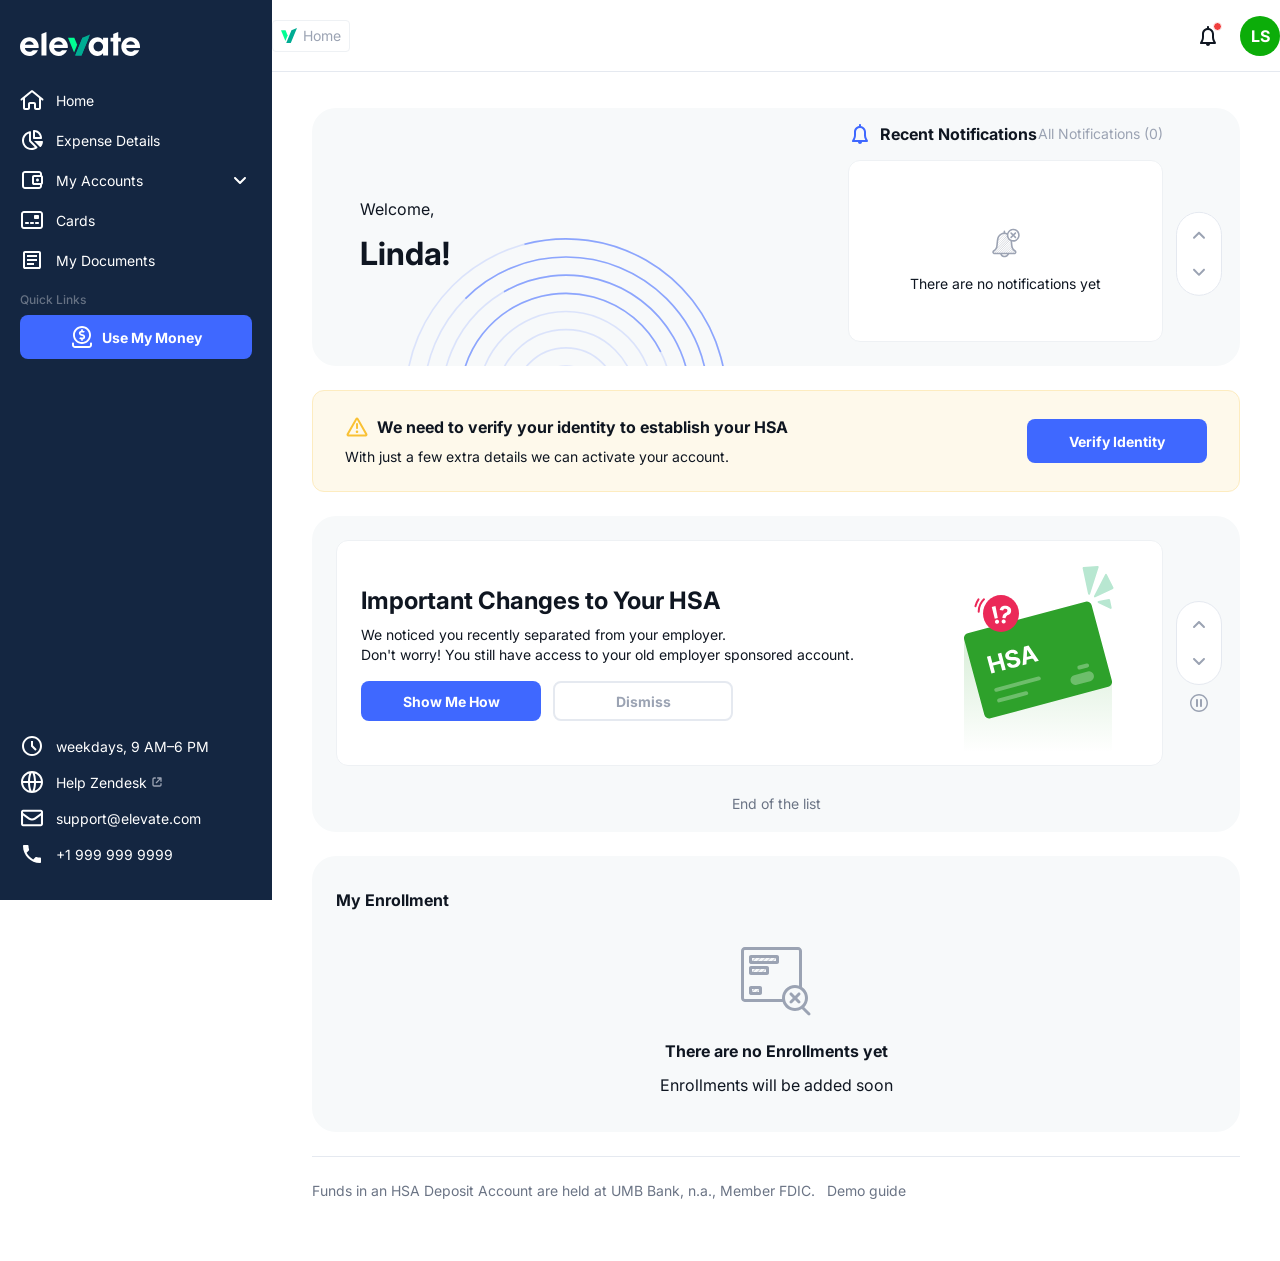
==== commit c490b236: "Add demo guide tooltip to home page disclosure area Adds a 'Demo guide' hint next to the disclosure " ====
--- a/index.html
+++ b/index.html
@@ -403,6 +403,45 @@
       color: #6b7485;
       line-height: 20px;
     }
+
+    /* ── Hint tooltip ── */
+    .hint-tip {
+      position: relative;
+      font-size: 14px;
+      font-weight: 400;
+      color: #6b7485;
+      line-height: 20px;
+      white-space: nowrap;
+      cursor: default;
+    }
+    .hint-tip-text {
+      display: none;
+      position: absolute;
+      bottom: calc(100% + 8px);
+      left: 50%;
+      transform: translateX(-50%);
+      background: #0f1621;
+      color: #fff;
+      font-size: 13px;
+      font-weight: 400;
+      line-height: 18px;
+      padding: 10px 14px;
+      border-radius: 8px;
+      width: 280px;
+      white-space: normal;
+      z-index: 10;
+      pointer-events: none;
+    }
+    .hint-tip-text::after {
+      content: '';
+      position: absolute;
+      top: 100%;
+      left: 50%;
+      transform: translateX(-50%);
+      border: 6px solid transparent;
+      border-top-color: #0f1621;
+    }
+    .hint-tip:hover .hint-tip-text { display: block; }
 
     /* ── Home header breadcrumb override ── */
     .bc-home-active {
@@ -826,6 +865,7 @@
       <!-- Disclosure -->
       <div style="display:flex;align-items:center;gap:12px;">
         <p class="disclosure">Funds in an HSA Deposit Account are held at UMB Bank, n.a., Member FDIC.</p>
+        <span class="hint-tip">Demo guide<span class="hint-tip-text">If you select the first answer for every question, your identity is verified instantly — no document upload needed. If you select the last answer for every question, you'll be directed to upload an identity document instead.</span></span>
         <button id="restartBtn" onclick="restartFlow()" style="display:none;background:none;border:none;cursor:pointer;font-family:'Inter',sans-serif;font-size:14px;font-weight:400;color:#6b7485;padding:0;white-space:nowrap;line-height:20px;">Restart</button>
       </div>
 
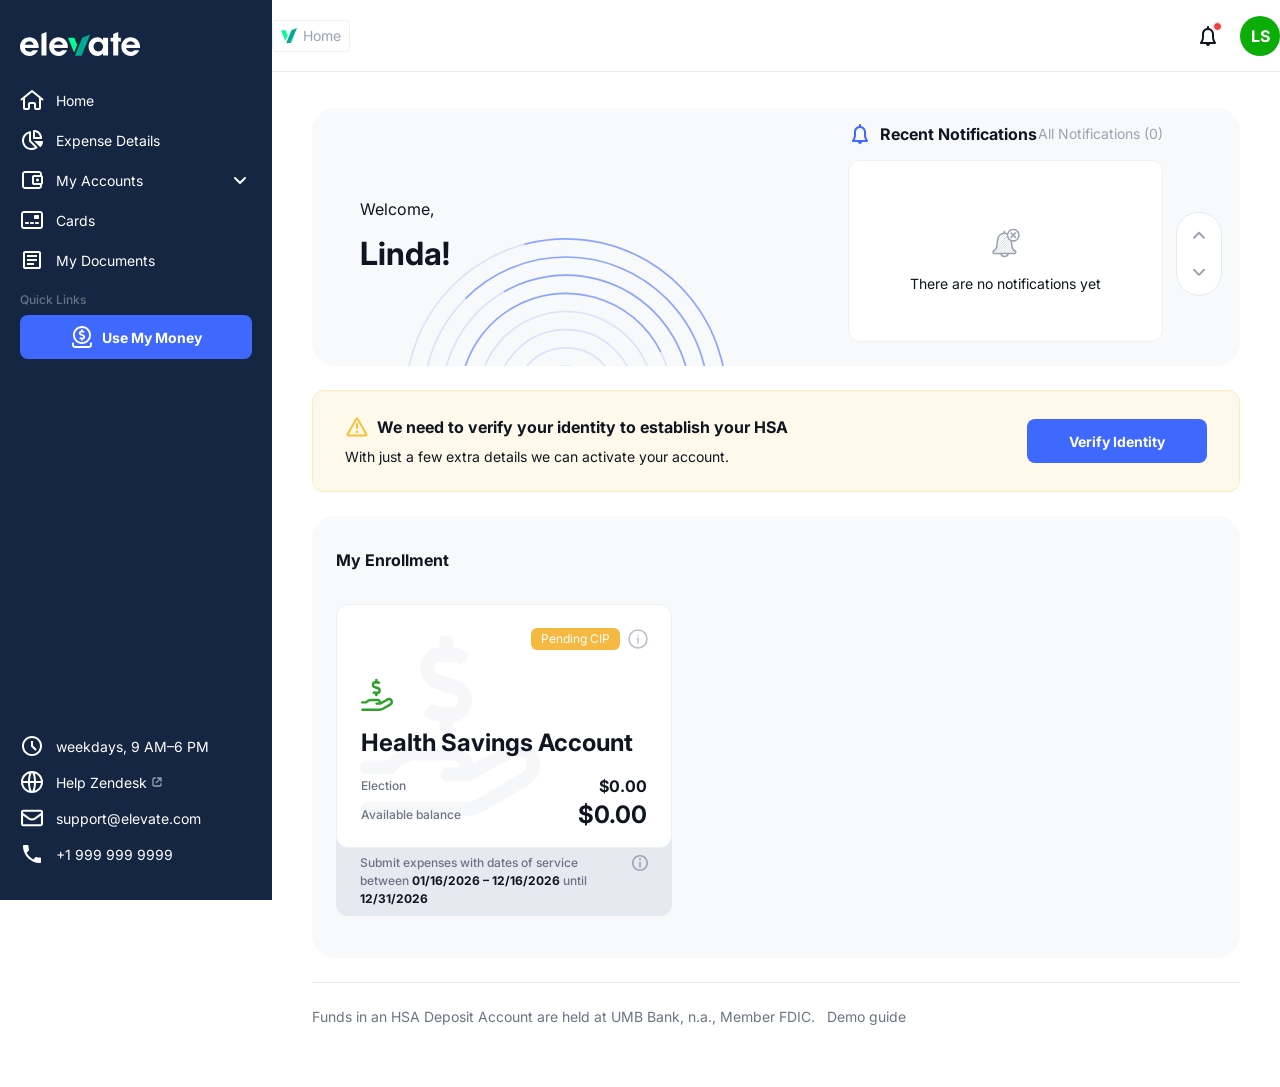
==== commit 2000da53: "Update home page: remove HSA banner card, show enrollment card pre-CIP with Pending CIP badge Co-Aut" ====
--- a/index.html
+++ b/index.html
@@ -353,13 +353,171 @@
       flex-shrink: 0;
     }
     .enrollment-header {
+      display: flex;
+      align-items: center;
+      justify-content: space-between;
+      height: 40px;
+      flex-shrink: 0;
+    }
+    .enrollment-header-title {
       font-size: 16px;
       font-weight: 700;
       color: #0f1621;
       line-height: 22px;
+    }
+    .view-all-btn {
       height: 40px;
-      display: flex;
-      align-items: center;
+      padding: 10px 16px;
+      background: #fff;
+      border: 2px solid #3f68ff;
+      border-radius: 8px;
+      font-family: 'Inter', sans-serif;
+      font-size: 14px;
+      font-weight: 700;
+      color: #0f1621;
+      cursor: pointer;
+    }
+
+    /* Enrollment card (post-verification) */
+    .enrollment-card-wrapper {
+      display: none;
+      flex-direction: column;
+      width: 336px;
+      padding-bottom: 18px;
+      position: relative;
+      isolation: isolate;
+    }
+    .enrollment-card-wrapper.visible { display: flex; }
+    .enroll-card {
+      background: #fff;
+      border: 1px solid #eef1f4;
+      border-radius: 12px;
+      padding: 24px 24px 16px;
+      min-height: 244px;
+      position: relative;
+      display: flex;
+      flex-direction: column;
+      justify-content: flex-end;
+      gap: 16px;
+      overflow: hidden;
+      margin-bottom: -18px;
+      z-index: 2;
+    }
+    .enroll-card-info {
+      position: absolute;
+      top: 23px; right: 23px;
+      display: flex; align-items: center; gap: 8px;
+      z-index: 3;
+    }
+    .enroll-card-status {
+      background: #f5b942;
+      color: #fff;
+      font-size: 12px;
+      font-weight: 400;
+      line-height: 1;
+      padding: 5px 10px;
+      border-radius: 6px;
+      white-space: nowrap;
+    }
+    .enroll-card-watermark {
+      position: absolute;
+      left: 23px; top: 50%;
+      transform: translateY(-50%);
+      width: 180px; height: 180px;
+      opacity: 0.12;
+      pointer-events: none;
+      z-index: 1;
+    }
+    .enroll-card-icon { width: 32px; height: 32px; position: relative; z-index: 2; }
+    .enroll-card-name {
+      font-size: 24px; font-weight: 700; color: #0f1621;
+      line-height: 32px; overflow: hidden; text-overflow: ellipsis;
+      white-space: nowrap; position: relative; z-index: 2;
+    }
+    .enroll-card-stats { display: flex; flex-direction: column; gap: 2px; position: relative; z-index: 2; }
+    .enroll-stat-row { display: flex; align-items: center; justify-content: space-between; }
+    .enroll-stat-label { font-size: 12px; font-weight: 500; color: #6b7485; line-height: 18px; white-space: nowrap; }
+    .enroll-stat-value { font-size: 16px; font-weight: 700; color: #0f1621; line-height: 22px; }
+    .enroll-stat-value.large {
+      font-size: 24px; line-height: 32px;
+      display: flex; align-items: center; gap: 2px;
+    }
+    .enroll-stat-value.large img { width: 16px; height: 16px; }
+    .enroll-card-footer {
+      background: #e5e9f0;
+      border-radius: 0 0 12px 12px;
+      padding: 24px 24px 8px;
+      display: flex;
+      align-items: flex-start;
+      gap: 12px;
+      z-index: 1;
+    }
+    .enroll-card-footer p {
+      flex: 1;
+      font-size: 12px; font-weight: 500; color: #6b7485; line-height: 18px;
+    }
+    .enroll-card-footer p strong { font-weight: 700; color: #0f1621; }
+    .enroll-card-footer img { width: 16px; height: 16px; flex-shrink: 0; margin-top: 1px; }
+
+    /* ── Activity table (post-verification) ── */
+    .activity-section {
+      display: none;
+      background: #f7f9fa;
+      border-radius: 24px;
+      padding: 24px;
+      flex-direction: column;
+      gap: 24px;
+      flex-shrink: 0;
+    }
+    .activity-section.visible { display: flex; }
+    .activity-section-header {
+      display: flex;
+      align-items: center;
+      justify-content: space-between;
+      height: 40px;
+    }
+    .activity-section-title {
+      font-size: 16px;
+      font-weight: 700;
+      color: #0f1621;
+      line-height: 22px;
+    }
+    .activity-section-filters { display: flex; gap: 12px; }
+    .activity-section-filter {
+      height: 40px;
+      background: #e5e9f0;
+      border-radius: 8px;
+      border: none;
+      display: flex;
+      align-items: center;
+      gap: 4px;
+      padding: 0 16px;
+      font-family: 'Inter', sans-serif;
+      font-size: 14px;
+      font-weight: 400;
+      color: #9ba3b3;
+      cursor: default;
+    }
+    .activity-section-filter.search { width: 230px; }
+    .activity-section-filter.type { width: 160px; }
+    .activity-section-filter.period { width: 160px; }
+    .activity-section-filter svg,
+    .activity-section-filter img { flex-shrink: 0; margin-left: auto; }
+    .activity-section-empty {
+      display: flex;
+      flex-direction: column;
+      align-items: center;
+      gap: 12px;
+      padding: 12px 0;
+    }
+    .activity-section-empty img { width: 72px; height: 72px; }
+    .activity-section-empty-title {
+      font-size: 16px; font-weight: 700; color: #0f1621;
+      line-height: 22px; text-align: center;
+    }
+    .activity-section-empty-sub {
+      font-size: 16px; font-weight: 400; color: #0f1621;
+      line-height: 22px; text-align: center;
     }
     .enrollment-empty {
       display: flex;
@@ -810,52 +968,79 @@
         <button class="info-banner-btn" onclick="openVerifyModal()">Verify Identity</button>
       </div>
 
-      <!-- Cards carousel -->
-      <div class="cards-section">
-        <div class="banner-card">
-          <div class="banner-card-content">
-            <div class="banner-card-text">
-              <div class="banner-card-title">Important Changes to Your HSA</div>
-              <div class="banner-card-desc">
-                <p>We noticed you recently separated from your employer.</p>
-                <p>Don't worry! You still have access to your old employer sponsored account.</p>
-              </div>
-            </div>
-            <div class="banner-card-btns">
-              <button class="btn-primary-sm">Show Me How</button>
-              <button class="btn-outline-sm">Dismiss</button>
-            </div>
-          </div>
-          <img class="banner-card-illustration" src="assets/images/hsa_card.svg" alt="HSA Card"/>
-        </div>
-
-        <span class="cards-end-label">End of the list</span>
-
-        <!-- Carousel nav right side -->
-        <div class="cards-carousel-nav">
-          <div class="cards-carousel-pill">
-            <button class="carousel-nav-btn disabled">
-              <img src="assets/icons/disabled_arrow.svg" alt="Previous"/>
-            </button>
-            <button class="carousel-nav-btn disabled">
-              <img src="assets/icons/disabled_arrow.svg" alt="Next" style="transform: rotate(180deg);"/>
-            </button>
-          </div>
-          <button class="pause-btn">
-            <img src="assets/icons/pause.svg" alt="Pause"/>
-          </button>
-        </div>
-      </div>
-
       <!-- My Enrollment -->
       <div class="enrollment-section">
-        <div class="enrollment-header">My Enrollment</div>
-        <div class="enrollment-empty">
+        <div class="enrollment-header">
+          <span class="enrollment-header-title">My Enrollment</span>
+          <button class="view-all-btn" id="viewAllBtn" style="display:none;">View All Enrollments</button>
+        </div>
+
+        <!-- Empty state (pre-verification) -->
+        <div class="enrollment-empty" id="enrollmentEmpty" style="display:none;">
           <img src="assets/images/no_expenses.svg" alt="No enrollments"/>
           <div class="enrollment-empty-text">
             <span class="empty-title">There are no Enrollments yet</span>
             <span class="empty-sub">Enrollments will be added soon</span>
           </div>
+        </div>
+
+        <!-- Enrollment card (always visible) -->
+        <div class="enrollment-card-wrapper visible" id="enrollmentCard">
+          <div class="enroll-card" id="enrollCardInner" style="cursor:default;">
+            <div class="enroll-card-info">
+              <span class="enroll-card-status" id="pendingCipBadge">Pending CIP</span>
+              <svg width="20" height="20" viewBox="0 0 20 20" fill="none">
+                <circle cx="10" cy="10" r="9" stroke="#b8bfcc" stroke-width="1.5"/>
+                <path d="M10 9v5" stroke="#b8bfcc" stroke-width="1.5" stroke-linecap="round"/>
+                <circle cx="10" cy="6.5" r="0.75" fill="#b8bfcc"/>
+              </svg>
+            </div>
+            <img class="enroll-card-watermark" src="assets/images/hsa_watermark.svg" alt=""/>
+            <img class="enroll-card-icon" src="assets/images/hsa_icon.svg" alt="HSA"/>
+            <div class="enroll-card-name">Health Savings Account</div>
+            <div class="enroll-card-stats">
+              <div class="enroll-stat-row">
+                <span class="enroll-stat-label">Election</span>
+                <span class="enroll-stat-value">$0.00</span>
+              </div>
+              <div class="enroll-stat-row">
+                <span class="enroll-stat-label">Available balance</span>
+                <span class="enroll-stat-value large">$0.00</span>
+              </div>
+            </div>
+          </div>
+          <div class="enroll-card-footer">
+            <p>Submit expenses with dates of service between <strong>01/16/2026 – 12/16/2026</strong> until <strong>12/31/2026</strong></p>
+            <img src="assets/icons/info.svg" alt="Info"/>
+          </div>
+        </div>
+      </div>
+
+      <!-- Activity table (post-verification) -->
+      <div class="activity-section" id="activitySection">
+        <div class="activity-section-header">
+          <span class="activity-section-title">Activity</span>
+          <div class="activity-section-filters">
+            <div class="activity-section-filter search">
+              Search
+              <img src="assets/icons/search_disabled.svg" alt="" style="width:24px;height:24px;"/>
+            </div>
+            <div class="activity-section-filter type">
+              Type: All
+              <svg width="16" height="16" viewBox="0 0 16 16" fill="none">
+                <path d="M4 6l4 4 4-4" stroke="#9ba3b3" stroke-width="1.5" stroke-linecap="round" stroke-linejoin="round"/>
+              </svg>
+            </div>
+            <div class="activity-section-filter period">
+              Period: All
+              <img src="assets/icons/calendar_disabled.svg" alt="" style="width:24px;height:24px;"/>
+            </div>
+          </div>
+        </div>
+        <div class="activity-section-empty">
+          <img src="assets/icons/no_activities.svg" alt="No activities"/>
+          <div class="activity-section-empty-title">There are no Activities yet</div>
+          <div class="activity-section-empty-sub">Activities will be added to this list as soon as you make your first spending.</div>
         </div>
       </div>
 
@@ -967,6 +1152,12 @@
   if (localStorage.getItem('identityVerified') === 'true') {
     document.getElementById('verifyBanner').style.display = 'none';
     document.getElementById('restartBtn').style.display = 'inline';
+    document.getElementById('viewAllBtn').style.display = 'inline';
+    document.getElementById('pendingCipBadge').style.display = 'none';
+    var card = document.getElementById('enrollCardInner');
+    card.style.cursor = 'pointer';
+    card.onclick = function() { window.location.href = 'hsa-account.html'; };
+    document.getElementById('activitySection').classList.add('visible');
   }
 
   function openVerifyModal() {
